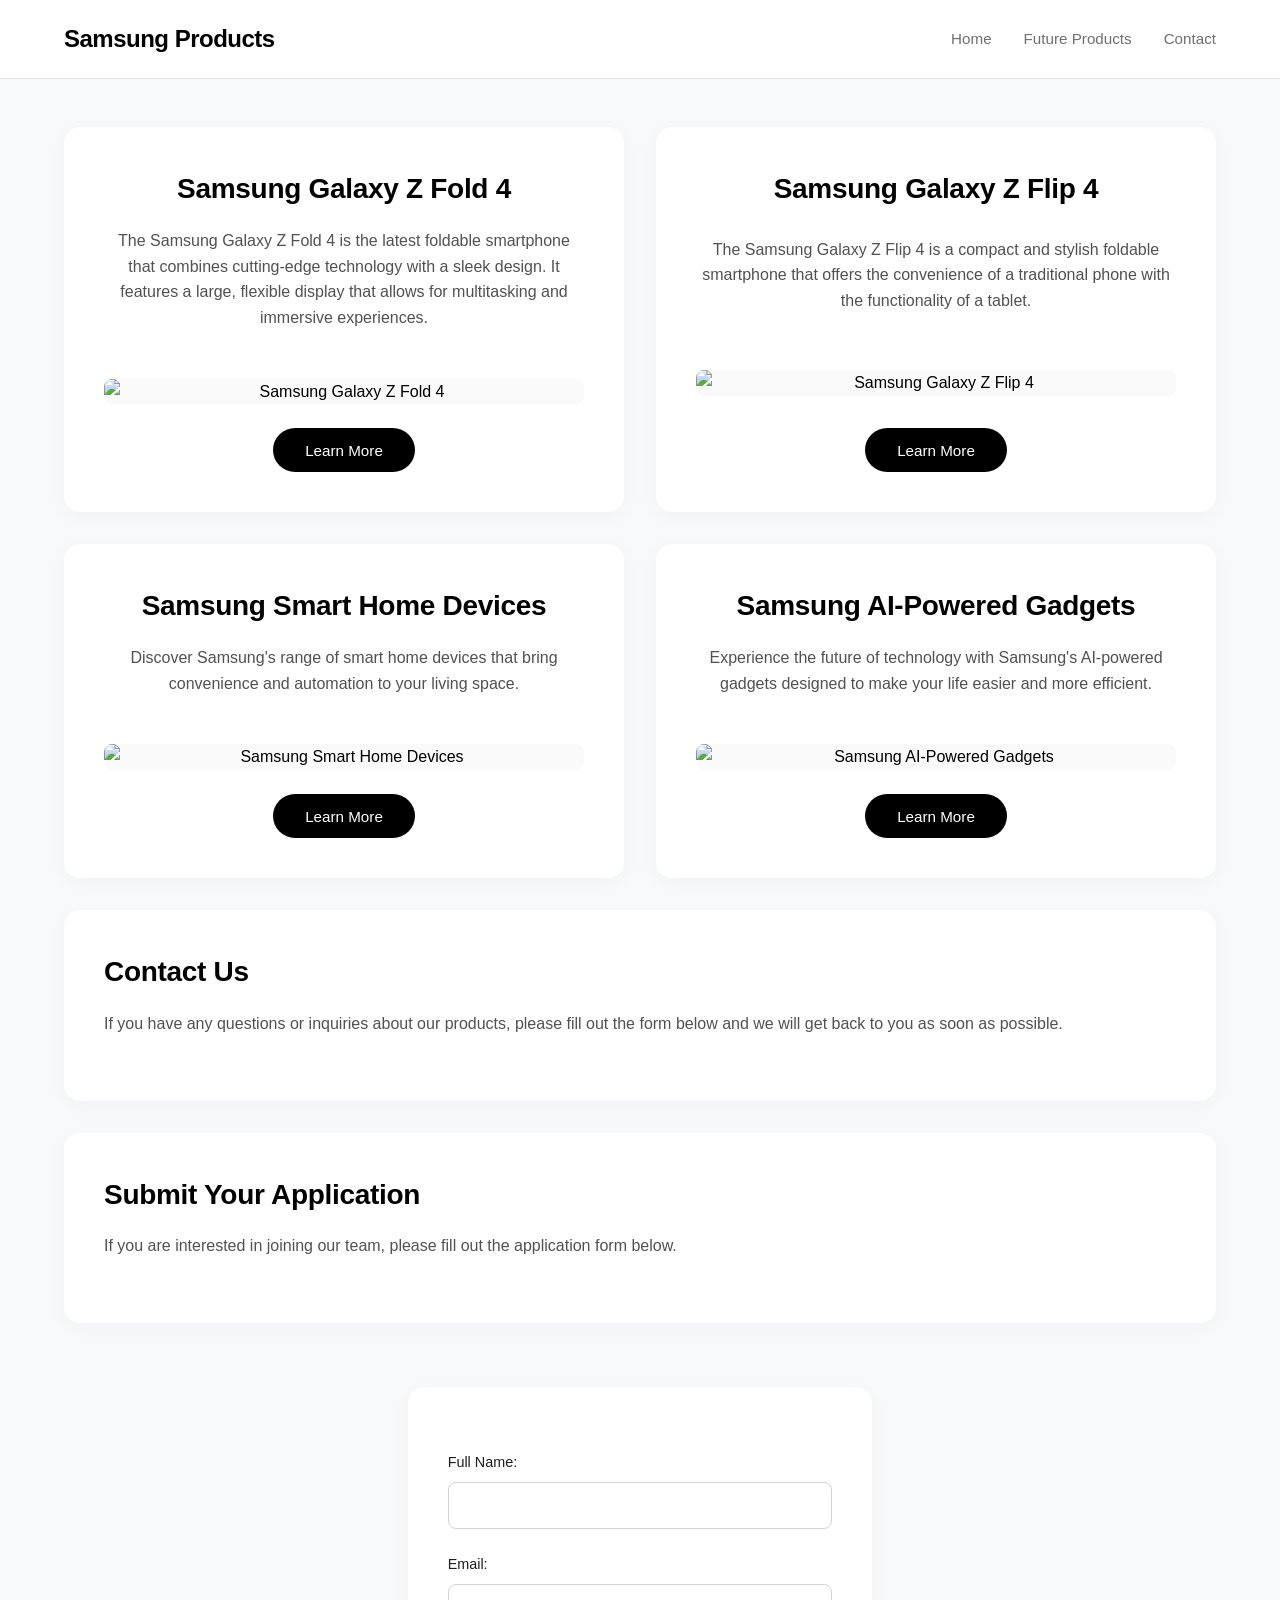
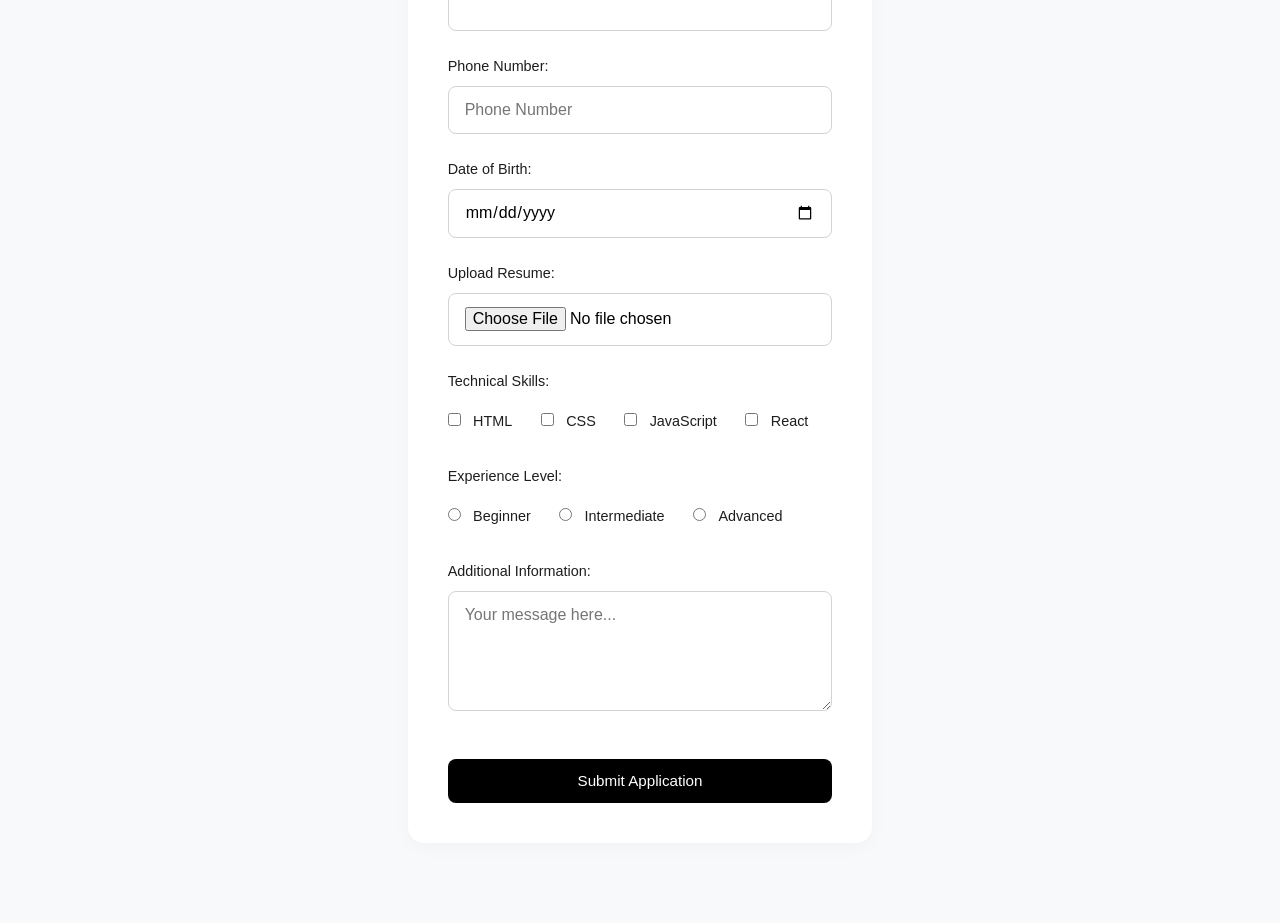
==== future/index.html @ 6e8876f9 "Fresh setup start" ====
<!DOCTYPE html>
<html lang="en">
<head>
    <meta charset="UTF-8">
    <meta name="viewport" content="width=device-width, initial-scale=1.0">
    <title>Samsung Products</title>
    <link rel="stylesheet" href="../future/index.css">
</head>
<body>
    <header>
        <h1>Samsung Products </h1>
        <nav>
            <ul>
                <li><a href="index.html">Home</a></li>
                <li><a href="future.html">Future Products</a></li>
                <li><a href="contact.html">Contact</a></li>
            </ul>
        </nav>
    </header>
    <main>
        <section>
            <h2>Samsung Galaxy Z Fold 4</h2>
            <p>The Samsung Galaxy Z Fold 4 is the latest foldable smartphone that combines cutting-edge technology with a sleek design. It features a large, flexible display that allows for multitasking and immersive experiences.</p>
            <img src="samsung-galaxy-z-fold-4.jpg" alt="Samsung Galaxy Z Fold 4">
            <button>Learn More</button>
        </section>
        <section>
            <h2>Samsung Galaxy Z Flip 4</h2>
            <p>The Samsung Galaxy Z Flip 4 is a compact and stylish foldable smartphone that offers the convenience of a traditional phone with the functionality of a tablet.</p>
            <img src="samsung-galaxy-z-flip-4.jpg" alt="Samsung Galaxy Z Flip 4">
            <button>Learn More</button>
        </section>
        <section>
            <h2>Samsung Smart Home Devices</h2>
            <p>Discover Samsung's range of smart home devices that bring convenience and automation to your living space.</p>
            <img src="samsung-smart-home-devices.jpg" alt="Samsung Smart Home Devices">
            <button>Learn More</button>
        </section>
        <section>
            <h2>Samsung AI-Powered Gadgets</h2>
            <p>Experience the future of technology with Samsung's AI-powered gadgets designed to make your life easier and more efficient.</p>
            <img src="samsung-ai-powered-gadgets.jpg" alt="Samsung AI-Powered Gadgets">
            <button>Learn More</button>
        </section>
        <section>
            <h2>Contact Us</h2>
            <p>If you have any questions or inquiries about our products, please fill out the form below and we will get back to you as soon as possible.</p>
        </section>
        <section>
            <h2>Submit Your Application</h2>
            <p>If you are interested in joining our team, please fill out the application form below.</p>
        </section>
        <form>
            <label for="name">Full Name:</label> 
            <input type="text" id="name" name="name" required> 
            <label for="email">Email:</label> 
            <input type="email" id="email" name="email" required> 
            <label for="phone">Phone Number:</label> 
            <input type="tel" id="phone" name="phone" placeholder="Phone Number"> 
            <label for="date">Date of Birth:</label> 
            <input type="date" id="date" name="date" required> 
            <label for="file">Upload Resume:</label> 
            <input type="file" id="file" name="file" accept=".pdf,.doc,.docx" required> 
            <label for="skills">Technical Skills:</label> 
            <input type="checkbox" id="html" name="skills" value="HTML"> 
            <label for="html">HTML</label> 
            <input type="checkbox" id="css" name="skills" value="CSS"> 
            <label for="css">CSS</label> 
            <input type="checkbox" id="javascript" name="skills" value="JavaScript"> 
            <label for="javascript">JavaScript</label> 
            <input type="checkbox" id="react" name="skills" value="React"> 
            <label for="react">React</label> 
            <label for="level">Experience Level:</label> 
            <input type="radio" id="beginner" name="level" value="beginner" required> 
            <label for="beginner">Beginner</label> 
            <input type="radio" id="intermediate" name="level" value="intermediate"> 
            <label for="intermediate">Intermediate</label> 
            <input type="radio" id="advanced" name="level" value="advanced"> 
            <label for="advanced">Advanced</label> 
            <label for="message">Additional Information:</label> 
            <textarea id="message" name="message" placeholder="Your message here..."></textarea> 
            <button type="submit">Submit Application</button> 
        </form>
    </main>    
</body>
</html>
---- future/index.css ----
/* ==========================================================================
   1. Design System & Base Resets
   ========================================================================== */
@import url('https://googleapis.com');

* {
    margin: 0;
    padding: 0;
    box-sizing: border-box;
}

body {
    font-family: 'Inter', sans-serif;
    background-color: #f7f9fa;
    color: #000000;
    line-height: 1.6;
}

/* ==========================================================================
   2. Header & Navigation (Samsung Minimalist Style)
   ========================================================================== */
header {
    background-color: #ffffff;
    border-bottom: 1px solid #e1e4e6;
    padding: 1.25rem 5%;
    display: flex;
    justify-content: space-between;
    align-items: center;
    position: sticky;
    top: 0;
    z-index: 1000;
}

header h1 {
    font-size: 1.5rem;
    font-weight: 700;
    letter-spacing: -0.5px;
}

nav ul {
    list-style: none;
    display: flex;
    gap: 2rem;
}

nav a {
    text-decoration: none;
    color: #6e6e73;
    font-weight: 500;
    font-size: 0.95rem;
    transition: color 0.2s ease;
}

nav a:hover {
    color: #000000;
}

/* ==========================================================================
   3. Main Content & Grid Layout
   ========================================================================== */
main {
    max-width: 1200px;
    margin: 3rem auto;
    padding: 0 1.5rem;
}

/* Grid Wrapper for Product Sections */
main {
    display: grid;
    grid-template-columns: repeat(12, 1-fr);
    gap: 2rem;
}

/* Base style for all sections */
section, form {
    background: #ffffff;
    border-radius: 16px;
    padding: 2.5rem;
    box-shadow: 0 4px 20px rgba(0, 0, 0, 0.03);
    grid-column: span 12; /* Default to full width */
}

/* Product Card Variations (Arranged in a sleek grid) */
section:nth-child(1),
section:nth-child(2),
section:nth-child(3),
section:nth-child(4) {
    grid-column: span 6; /* Two products per row on large screens */
    display: flex;
    flex-direction: column;
    justify-content: space-between;
    text-align: center;
}

@media (max-width: 768px) {
    section:nth-child(1),
    section:nth-child(2),
    section:nth-child(3),
    section:nth-child(4) {
        grid-column: span 12; /* Stack on mobile screens */
    }
}

/* Typography elements */
h2 {
    font-size: 1.75rem;
    font-weight: 600;
    margin-bottom: 1rem;
    letter-spacing: -0.3px;
}

p {
    color: #515154;
    font-size: 1rem;
    margin-bottom: 1.5rem;
}

/* Product Images styling */
section img {
    width: 100%;
    max-height: 280px;
    object-fit: contain;
    margin: 1.5rem 0;
    border-radius: 8px;
    background: #fafafa;
}

/* Premium Buttons */
button {
    background-color: #000000;
    color: #ffffff;
    border: none;
    padding: 0.85rem 2rem;
    font-size: 0.95rem;
    font-weight: 500;
    border-radius: 25px;
    cursor: pointer;
    transition: background-color 0.2s ease, transform 0.1s ease;
    align-self: center;
}

button:hover {
    background-color: #2c2c2e;
}

button:active {
    transform: scale(0.98);
}

/* ==========================================================================
   4. Premium Application Form Styling
   ========================================================================== */
form {
    max-width: 700px;
    margin: 2rem auto;
    grid-column: span 12;
}

/* Form Fields */
label {
    display: block;
    font-weight: 500;
    margin-top: 1.5rem;
    margin-bottom: 0.5rem;
    font-size: 0.9rem;
    color: #1d1d1f;
}

input[type="text"],
input[type="email"],
input[type="tel"],
input[type="date"],
input[type="file"],
textarea {
    width: 100%;
    padding: 0.85rem 1rem;
    border: 1px solid #d2d2d7;
    border-radius: 8px;
    font-size: 1rem;
    font-family: inherit;
    background-color: #ffffff;
    transition: border-color 0.2s ease, box-shadow 0.2s ease;
}

input:focus, textarea:focus {
    outline: none;
    border-color: #000000;
    box-shadow: 0 0 0 4px rgba(0, 0, 0, 0.05);
}

textarea {
    min-height: 120px;
    resize: vertical;
}

/* Fieldset Groups (Checkboxes and Radios) */
fieldset {
    border: 1px solid #e1e4e6;
    border-radius: 12px;
    padding: 1.5rem;
    margin-top: 1.5rem;
}

legend {
    font-weight: 600;
    font-size: 0.95rem;
    padding: 0 0.5rem;
    color: #1d1d1f;
}

/* Aligning Checkboxes & Radios elegantly */
input[type="checkbox"],
input[type="radio"] {
    margin-right: 0.5rem;
    margin-top: 0.75rem;
    accent-color: #000000; /* Colors the dot/hook black */
    cursor: pointer;
}

input[type="checkbox"] + label,
input[type="radio"] + label {
    display: inline-block;
    margin-top: 0;
    margin-right: 1.5rem;
    cursor: pointer;
    font-weight: 400;
}

form button[type="submit"] {
    display: block;
    width: 100%;
    margin-top: 2.5rem;
    border-radius: 8px; /* Square premium look for submissions */
}
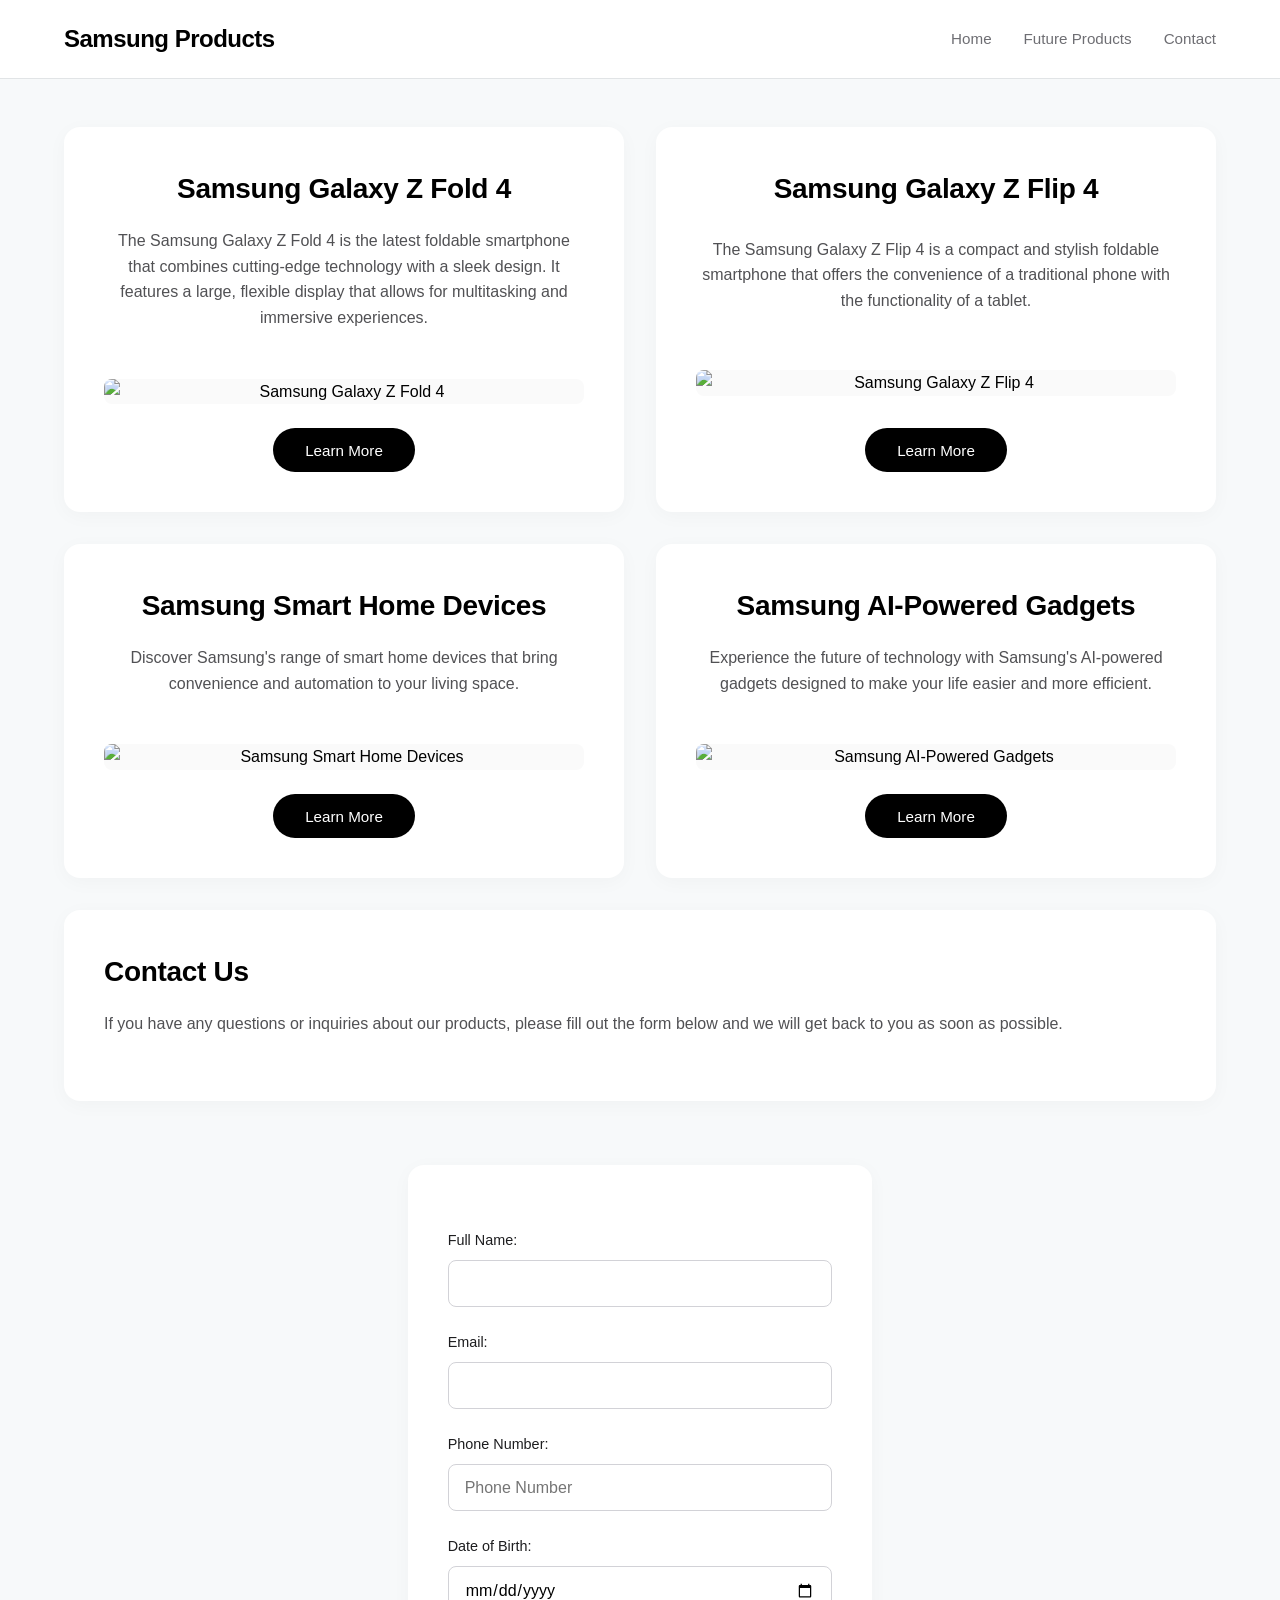
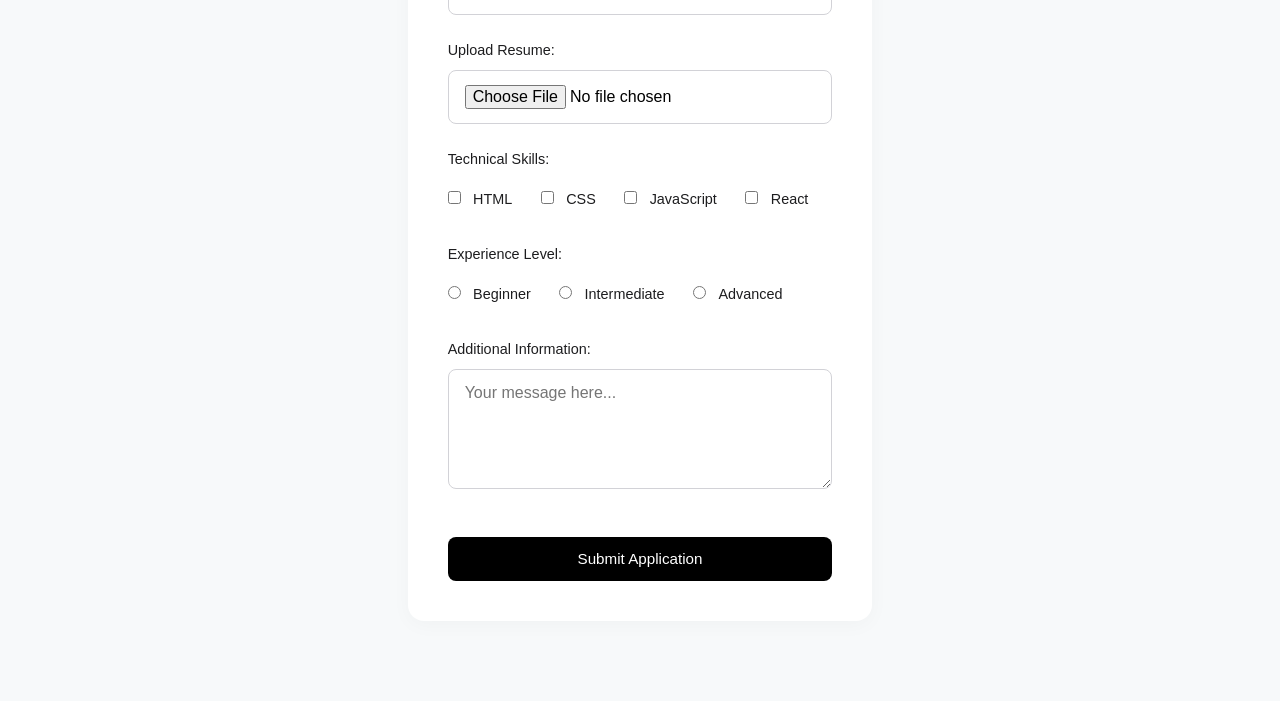
==== commit 7e48adcb: "commit 0e1f3c2b8a9d4e5f6g7h8i9j0k1l2m3n4o5p6q7r" ====
--- a/future/index.html
+++ b/future/index.html
@@ -46,10 +46,6 @@
             <h2>Contact Us</h2>
             <p>If you have any questions or inquiries about our products, please fill out the form below and we will get back to you as soon as possible.</p>
         </section>
-        <section>
-            <h2>Submit Your Application</h2>
-            <p>If you are interested in joining our team, please fill out the application form below.</p>
-        </section>
         <form>
             <label for="name">Full Name:</label> 
             <input type="text" id="name" name="name" required> 
--- a/future/index.css
+++ b/future/index.css
@@ -7,7 +7,7 @@
     margin: 0;
     padding: 0;
     box-sizing: border-box;
-}
+} 
 
 body {
     font-family: 'Inter', sans-serif;
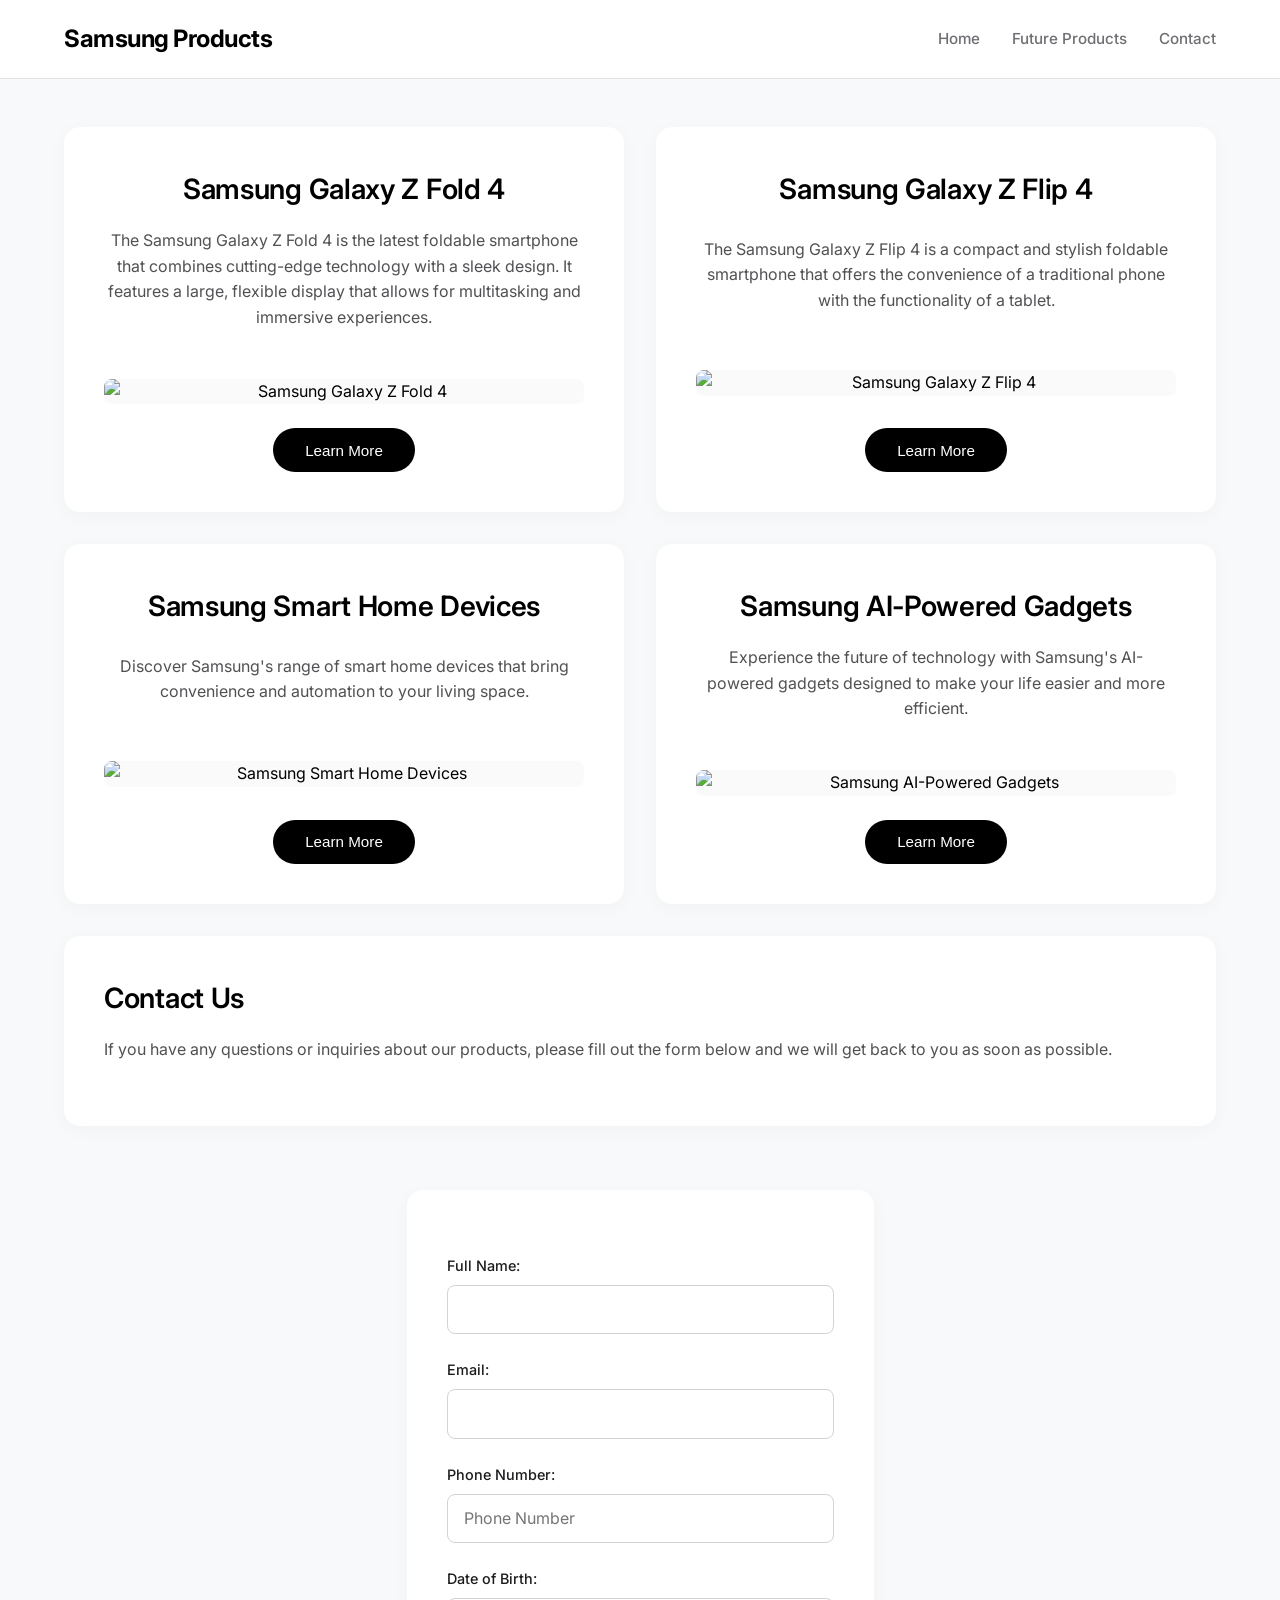
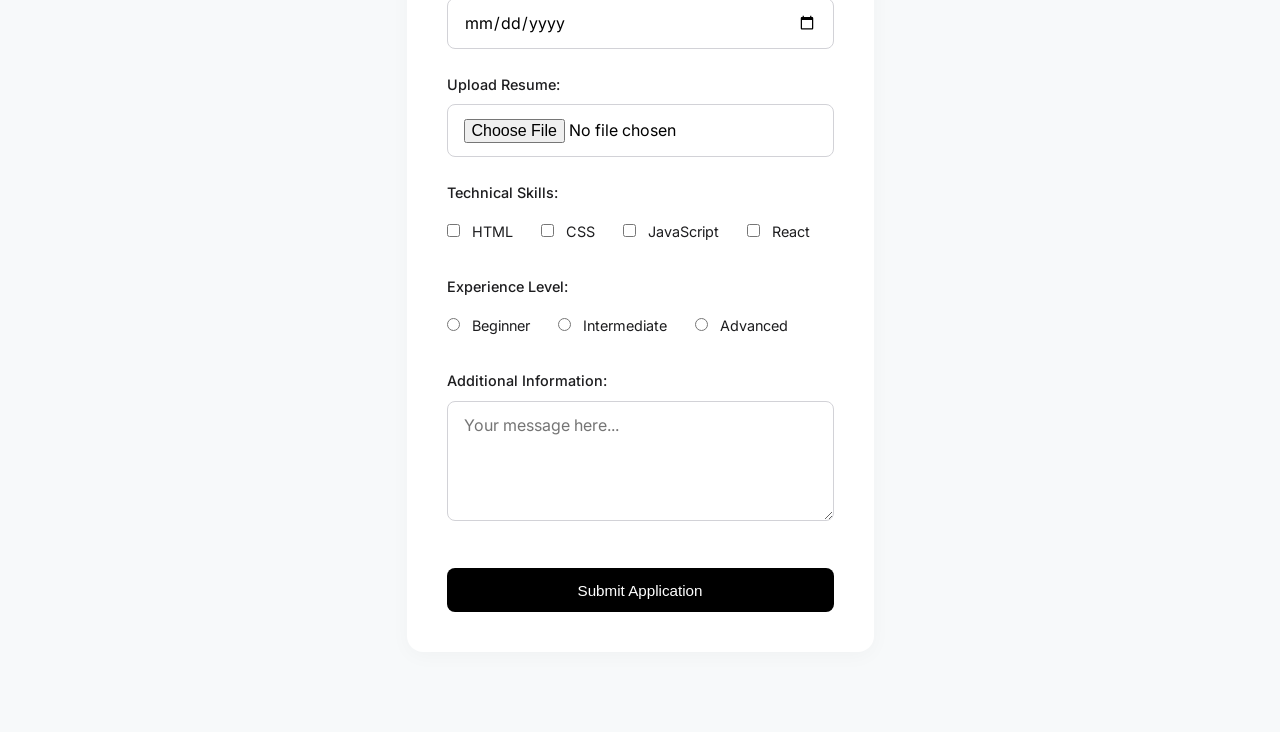
==== commit 3d56b8e6: "commit 1: Added home page and styles for the future project. Updated index.html with new links and c" ====
--- a/future/index.html
+++ b/future/index.html
@@ -5,6 +5,7 @@
     <meta name="viewport" content="width=device-width, initial-scale=1.0">
     <title>Samsung Products</title>
     <link rel="stylesheet" href="../future/index.css">
+    <link rel="stylesheet" href="../future/home.html">   
 </head>
 <body>
     <header>
--- a/future/index.css
+++ b/future/index.css
@@ -1,7 +1,7 @@
 /* ==========================================================================
    1. Design System & Base Resets
    ========================================================================== */
-@import url('https://googleapis.com');
+@import url('https://fonts.googleapis.com/css2?family=Inter:wght@400;500;600;700&display=swap');
 
 * {
     margin: 0;
@@ -67,7 +67,7 @@
 /* Grid Wrapper for Product Sections */
 main {
     display: grid;
-    grid-template-columns: repeat(12, 1-fr);
+    grid-template-columns: repeat(12, 1fr);
     gap: 2rem;
 }
 
